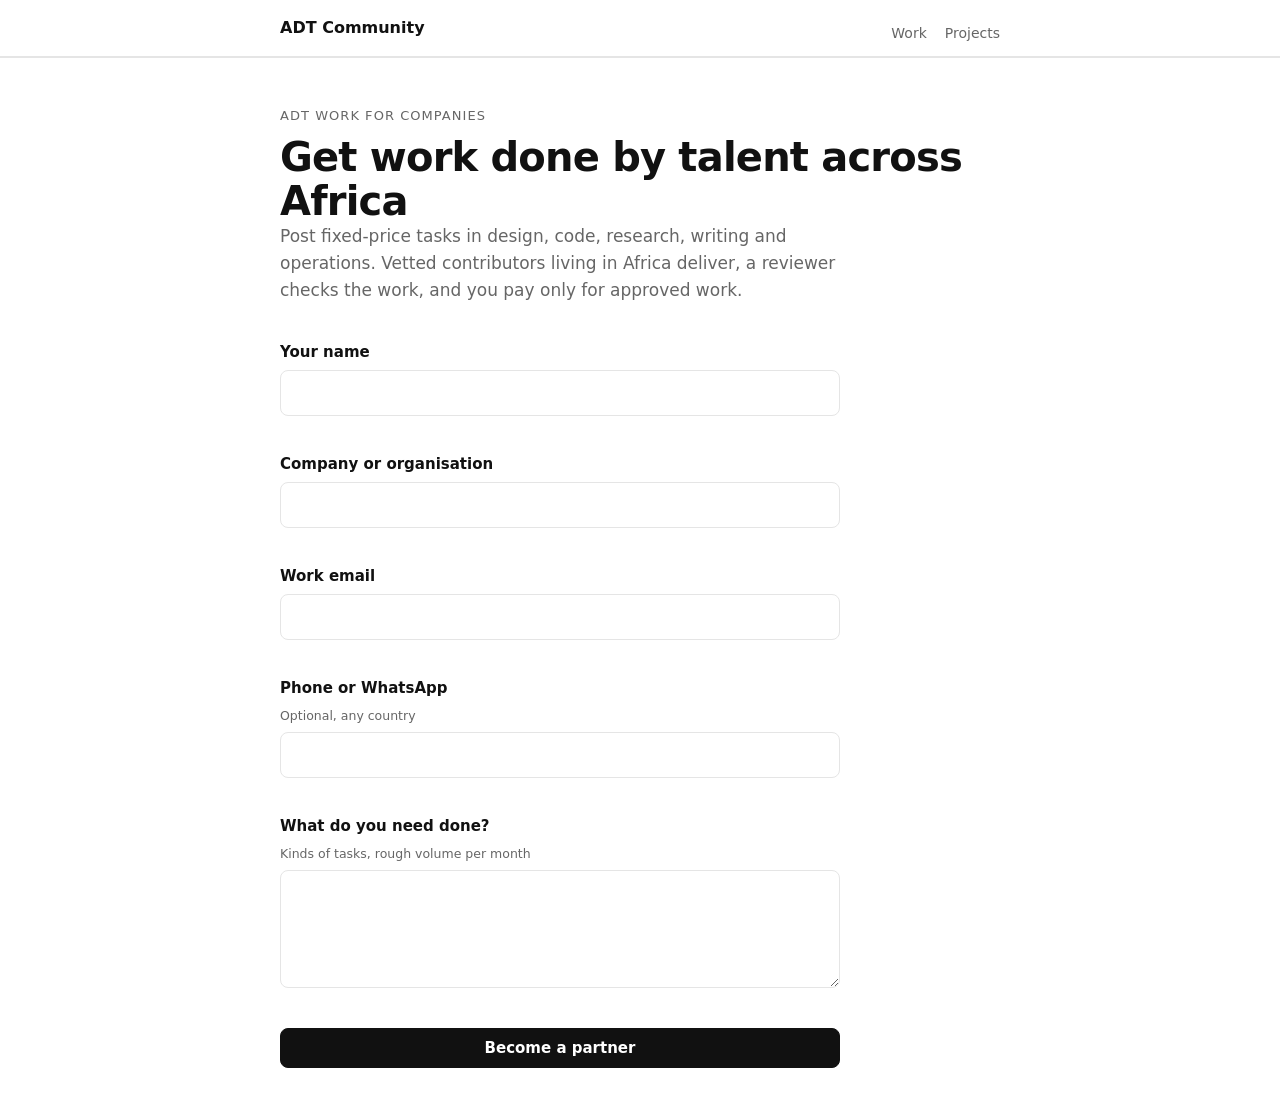
==== partner.html @ e7f387c7 "Move all tasks to ADT Work: website-only claiming, Africa-only - tasks.json: the 43 tasks with price" ====
<!DOCTYPE html>
<html lang="en">
<head>
<meta charset="utf-8">
<meta name="viewport" content="width=device-width, initial-scale=1">
<title>Partner with ADT Work</title>
<link rel="stylesheet" href="style.css">
<style>
  form { display: grid; gap: 16px; max-width: 560px; margin-top: 20px; }
  label { display: grid; gap: 6px; font-weight: 600; font-size: 15px; }
  label small { font-weight: 400; color: var(--muted); }
  input, select, textarea { font: inherit; padding: 10px 12px; border: 1px solid var(--line); border-radius: 8px; background: var(--bg); color: var(--text); }
  .phone { display: grid; grid-template-columns: minmax(0, 1.2fr) minmax(0, 1fr); gap: 8px; }
  .err { color: #b3261e; font-size: 14px; min-height: 1em; }
  .ok { border: 1px solid var(--line); border-radius: 10px; padding: 16px; }
</style>
</head>
<body>
<nav><div class="wrap">
  <a class="logo" href="index.html">ADT Community</a>
  <ul><li><a href="work.html">Work</a></li><li><a href="index.html#projects">Projects</a></li></ul>
</div></nav>

<section><div class="wrap">
  <p class="kicker">ADT Work for companies</p>
  <h1 style="font-size:clamp(26px,5vw,40px)">Get work done by talent across Africa</h1>
  <p class="lead">Post fixed-price tasks in design, code, research, writing and operations. Vetted contributors living in Africa deliver, a reviewer checks the work, and you pay only for approved work.</p>

  <form id="partner" novalidate>
    <input type="hidden" name="type" value="partner">
    <label>Your name <input name="name" autocomplete="name" required></label>
    <label>Company or organisation <input name="company" autocomplete="organization" required></label>
    <label>Work email <input name="email" type="email" autocomplete="email" required></label>
    <label>Phone or WhatsApp <small>Optional, any country</small> <input name="phone" inputmode="tel" autocomplete="tel"></label>
    <label>What do you need done? <small>Kinds of tasks, rough volume per month</small>
      <textarea name="needs" rows="4" required></textarea></label>
    <p class="err" id="err" role="alert"></p>
    <button class="btn primary" type="submit">Become a partner</button>
  </form>
  <div id="done" hidden></div>
</div></section>

<script src="adt.js"></script>
<script>
document.getElementById("partner").addEventListener("submit", async ev => {
  ev.preventDefault();
  const f = ev.target, err = document.getElementById("err");
  err.textContent = "";
  if (!f.checkValidity()) return (err.textContent = "Please fill in your name, company, a valid email and what you need.");
  const btn = f.querySelector("button"); btn.disabled = true; btn.textContent = "Sending…";
  try {
    const r = await adtSend(f);
    if (r.notReady) { err.textContent = "Partner sign-up opens very soon."; btn.disabled = false; btn.textContent = "Become a partner"; return; }
    if (!r.ok) throw new Error();
    f.hidden = true;
    const d = document.getElementById("done"); d.hidden = false;
    d.innerHTML = '<div class="ok"><h3>Thanks</h3><p>We will be in touch within 2 working days.</p></div>';
  } catch (e) { err.textContent = "Couldn't send. Please try again."; btn.disabled = false; btn.textContent = "Become a partner"; }
});
</script>
</body>
</html>
---- style.css ----
/* Minimal placeholder design. A designer bounty will replace this. */
:root { color-scheme: light dark; --bg: #fff; --text: #111; --muted: #666; --line: #e5e5e5; --soft: #f6f6f6; }
@media (prefers-color-scheme: dark) { :root { --bg: #111; --text: #eee; --muted: #999; --line: #2a2a2a; --soft: #1a1a1a; } }

* { box-sizing: border-box; margin: 0; padding: 0; }
body { background: var(--bg); color: var(--text); font: 16px/1.6 system-ui, -apple-system, "Segoe UI", Roboto, sans-serif; }
a { color: inherit; }
.wrap { max-width: 760px; margin: 0 auto; padding: 0 20px; }
h1 { font-size: clamp(32px, 7vw, 48px); line-height: 1.1; letter-spacing: -.02em; }
h2 { font-size: 24px; line-height: 1.25; margin-bottom: 8px; }
h3 { font-size: 16px; margin-bottom: 4px; }
p, li { color: var(--muted); }
h1 em { font-style: normal; }
code { font: 13px ui-monospace, Menlo, monospace; background: var(--soft); padding: 1px 5px; border-radius: 4px; color: var(--text); }
section { padding: 48px 0; border-top: 1px solid var(--line); }
.kicker { font-size: 13px; text-transform: uppercase; letter-spacing: .08em; margin-bottom: 8px; }
.lead { font-size: 17px; max-width: 600px; }
.note { font-size: 14px; margin-top: 16px; }

nav { border-bottom: 1px solid var(--line); }
nav .wrap { display: flex; align-items: center; justify-content: space-between; height: 56px; }
.logo { font-weight: 700; text-decoration: none; color: var(--text); }
.logo span { display: none; }
nav ul { display: flex; gap: 18px; list-style: none; }
nav ul a, nav a.back { color: var(--muted); text-decoration: none; font-size: 14px; }
nav ul a:hover { color: var(--text); }
@media (max-width: 640px) { nav ul { display: none; } }

.hero, header { padding: 56px 0 48px; border-top: 0; }
.hero .lead, header .lead { margin: 16px 0 24px; }
.btns { display: flex; gap: 10px; flex-wrap: wrap; }
.btn, button[type="submit"] { display: inline-block; padding: 10px 18px; border-radius: 8px; font: 600 15px system-ui, sans-serif;
  text-decoration: none; border: 1px solid var(--text); cursor: pointer; }
.btn.primary, button[type="submit"] { background: var(--text); color: var(--bg); }
.btn.ghost { background: none; color: var(--text); border-color: var(--line); }

.grid, .pay, .rules, .flag { display: grid; gap: 12px; margin-top: 24px; grid-template-columns: repeat(auto-fit, minmax(220px, 1fr)); }
.card, .fp, .panel { border: 1px solid var(--line); border-radius: 10px; padding: 18px; }
.num { font-weight: 700; margin-bottom: 6px; color: var(--muted); }
.tag { display: inline-block; font-size: 12px; font-weight: 600; margin-bottom: 8px; color: var(--muted); }
ul, ol { margin: 10px 0 0 18px; }
li { margin: 3px 0; font-size: 15px; }
li b { color: var(--text); }

.stages { display: grid; grid-template-columns: repeat(4, 1fr); margin-top: 24px; border: 1px solid var(--line); border-radius: 10px; }
.stage { padding: 16px; border-right: 1px solid var(--line); }
.stage:last-child { border-right: 0; }
.stage small { font-size: 12px; color: var(--muted); }
.stage p { font-size: 14px; }
@media (max-width: 640px) { .stages { grid-template-columns: 1fr 1fr; } .stage:nth-child(2) { border-right: 0; } .stage:nth-child(-n+2) { border-bottom: 1px solid var(--line); } }

.fp .no { display: block; font-size: 13px; color: var(--muted); margin-bottom: 6px; }
.fp h3 { font-size: 18px; }
.fp h3 a { text-decoration: none; }
.fp h3 a span { color: var(--muted) !important; font-size: 14px !important; }
.fp .sum { color: var(--text); margin: 2px 0 6px; }
.fp .earn { margin-top: 12px; padding-top: 10px; border-top: 1px solid var(--line); font-size: 14px; }
.fp .earn b { color: var(--text); }
.cta { text-align: center; }
.cta .lead { margin: 0 auto 20px; }
.cta .btns { justify-content: center; }
footer { border-top: 1px solid var(--line); padding: 24px 0; font-size: 14px; color: var(--muted); }
footer .wrap { display: flex; justify-content: space-between; gap: 12px; flex-wrap: wrap; }

/* propose page */
.layout { display: grid; grid-template-columns: 1.2fr .8fr; gap: 20px; padding-bottom: 56px; align-items: start; }
@media (max-width: 760px) { .layout { grid-template-columns: 1fr; } }
aside .panel + .panel { margin-top: 16px; }
label { display: block; font-weight: 600; font-size: 14px; margin: 16px 0 4px; }
.hint { font-size: 13px; margin-bottom: 6px; }
input, textarea { width: 100%; background: var(--bg); color: var(--text); border: 1px solid var(--line); border-radius: 8px;
  font: 15px system-ui, sans-serif; padding: 10px 12px; }
input:focus, textarea:focus { outline: 2px solid var(--text); outline-offset: -1px; }
textarea { min-height: 88px; resize: vertical; }
.req { color: var(--muted); }
.row { display: grid; grid-template-columns: 1fr 1fr; gap: 0 12px; }
@media (max-width: 520px) { .row { grid-template-columns: 1fr; } }
button[type="submit"] { width: 100%; margin-top: 20px; }
.small { font-size: 13px; margin-top: 10px; text-align: center; }
.err { font-size: 14px; margin-top: 10px; display: none; color: #c0392b; }
.list { display: grid; gap: 8px; margin-top: 14px; }
.prop { display: flex; gap: 12px; align-items: center; border: 1px solid var(--line); border-radius: 8px; padding: 10px 12px; text-decoration: none; color: var(--text); }
.prop:hover { border-color: var(--text); }
.votes { min-width: 40px; text-align: center; font-weight: 700; font-size: 18px; line-height: 1; }
.votes small { display: block; font-weight: 400; font-size: 11px; color: var(--muted); margin-top: 3px; }
.prop h3 { font-size: 15px; font-weight: 600; margin: 0; }
.meta { font-size: 13px; color: var(--muted); }
.empty { font-size: 14px; padding: 12px 0; }
.steps { font-size: 15px; }
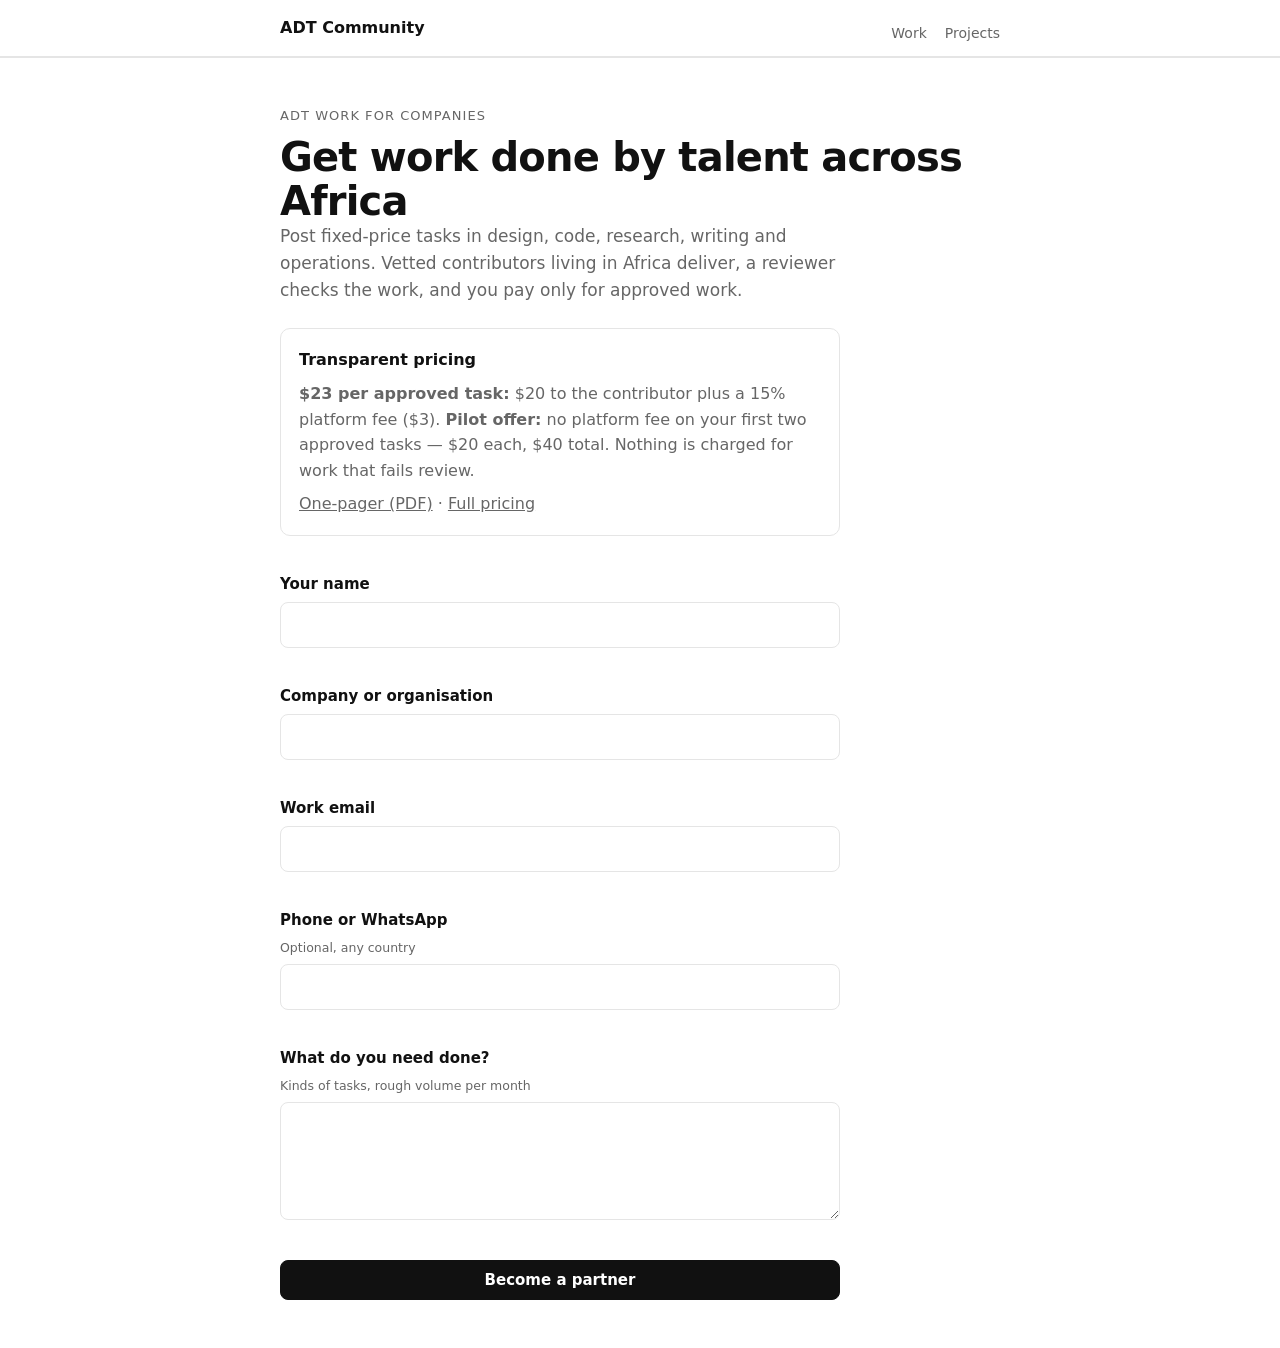
==== commit 2365472c: "docs(sales): add partner sales kit with pricing and 30 prospects (#12)" ====
--- a/partner.html
+++ b/partner.html
@@ -13,6 +13,8 @@
   .phone { display: grid; grid-template-columns: minmax(0, 1.2fr) minmax(0, 1fr); gap: 8px; }
   .err { color: #b3261e; font-size: 14px; min-height: 1em; }
   .ok { border: 1px solid var(--line); border-radius: 10px; padding: 16px; }
+  .panel { margin-top: 24px; max-width: 560px; }
+  .panel p { margin-top: 8px; }
 </style>
 </head>
 <body>
@@ -25,6 +27,12 @@
   <p class="kicker">ADT Work for companies</p>
   <h1 style="font-size:clamp(26px,5vw,40px)">Get work done by talent across Africa</h1>
   <p class="lead">Post fixed-price tasks in design, code, research, writing and operations. Vetted contributors living in Africa deliver, a reviewer checks the work, and you pay only for approved work.</p>
+
+  <div class="panel">
+    <h3>Transparent pricing</h3>
+    <p><b>$23 per approved task:</b> $20 to the contributor plus a 15% platform fee ($3). <b>Pilot offer:</b> no platform fee on your first two approved tasks — $20 each, $40 total. Nothing is charged for work that fails review.</p>
+    <p><a href="docs/sales/one-pager.pdf">One-pager (PDF)</a> · <a href="docs/sales/pricing.md">Full pricing</a></p>
+  </div>
 
   <form id="partner" novalidate>
     <input type="hidden" name="type" value="partner">
